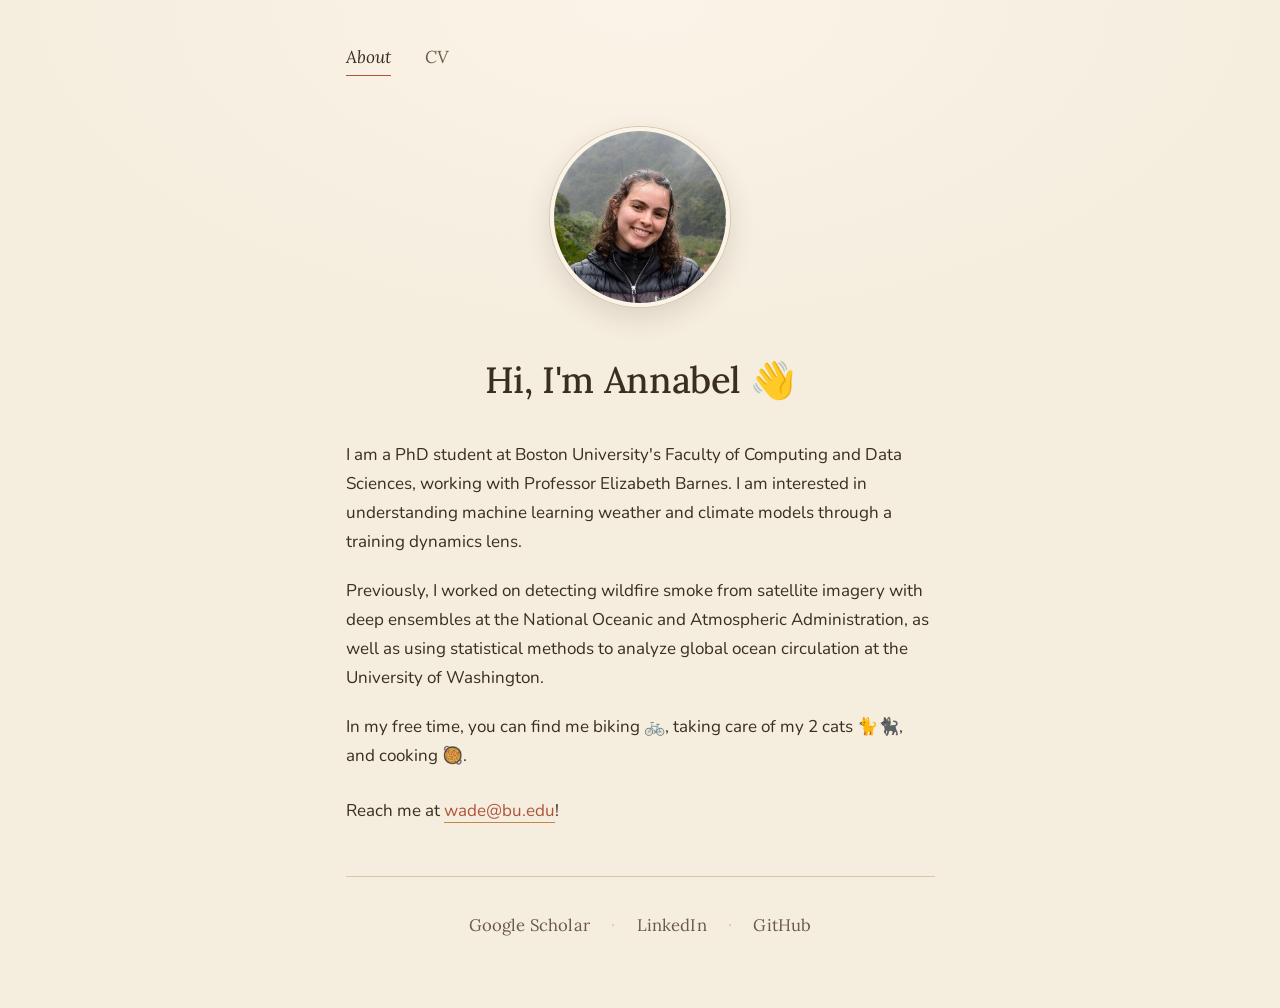
==== index.html @ 44eb2004 "edit bio Updated description of previous work experience." ====
<!DOCTYPE html>
<html lang="en">
<head>
  <meta charset="UTF-8">
  <meta name="viewport" content="width=device-width, initial-scale=1.0">
  <title>Annabel Wade</title>
  <link rel="preconnect" href="https://fonts.googleapis.com">
  <link rel="preconnect" href="https://fonts.gstatic.com" crossorigin>
  <link href="https://fonts.googleapis.com/css2?family=Lora:ital,wght@0,400;0,500;0,600;1,400;1,500&family=Nunito:wght@300;400;500;600&display=swap" rel="stylesheet">
  <link rel="stylesheet" href="style.css">
</head>
<body>
  <nav>
    <a href="index.html" class="active">About</a>
    <a href="cv.html">CV</a>
  </nav>

  <main>
    <img src="photo.jpg" alt="Annabel Wade" class="profile-photo">

    <h1>Hi, I'm Annabel <span class="wave">👋</span></h1>

    <p>I am a PhD student at Boston University's Faculty of Computing and Data Sciences, working with Professor Elizabeth Barnes. I am interested in understanding machine learning weather and climate models through a training dynamics lens.</p>

    <p>Previously, I worked on detecting wildfire smoke from satellite imagery with deep ensembles at the National Oceanic and Atmospheric Administration, as well as using statistical methods to analyze global ocean circulation at the University of Washington.</p>

    <p>In my free time, you can find me biking 🚲, taking care of my 2 cats 🐈🐈‍⬛, and cooking 🥘.</p>

    <p class="email">Reach me at <a href="mailto:wade@bu.edu">wade@bu.edu</a>!</p>

    <div class="socials">
      <!-- Replace # with your actual links -->
      <a href="https://scholar.google.com/citations?user=yKcKG3kAAAAJ&hl=en">Google Scholar</a>
      <span class="dot">·</span>
      <a href="https://www.linkedin.com/in/annabel-wade/">LinkedIn</a>
      <span class="dot">·</span>
      <a href="https://github.com/annabelwade">GitHub</a>
    </div>
  </main>
</body>
</html>
---- style.css ----
/* ---- Palette: warm cream + terracotta + burnt amber ---- */
:root {
  --bg: #F5EDDE;
  --bg-glow: #FAF4E8;
  --text: #3A2D22;
  --text-soft: #6B5A48;
  --accent: #B0533A;       /* terracotta */
  --accent-warm: #C2864A;  /* burnt amber */
  --rule: #D8C7AB;
}

* { box-sizing: border-box; }

html, body {
  margin: 0;
  padding: 0;
  background: var(--bg);
  background-image: radial-gradient(ellipse 80% 60% at 50% 0%, var(--bg-glow) 0%, var(--bg) 65%);
  background-attachment: fixed;
  color: var(--text);
  font-family: 'Nunito', sans-serif;
  font-weight: 400;
  font-size: 17px;
  line-height: 1.7;
  -webkit-font-smoothing: antialiased;
  min-height: 100vh;
}

/* ---- Nav ---- */
nav {
  max-width: 640px;
  margin: 0 auto;
  padding: 2.5rem 1.5rem 0;
  display: flex;
  gap: 2rem;
  font-family: 'Lora', serif;
  font-style: italic;
  font-size: 1.02rem;
}

nav a {
  color: var(--text-soft);
  text-decoration: none;
  border-bottom: 1px solid transparent;
  padding-bottom: 3px;
  transition: color 0.2s ease, border-color 0.2s ease;
}

nav a:hover { color: var(--accent); }

nav a.active {
  color: var(--text);
  border-bottom-color: var(--accent);
}

/* ---- Main column ---- */
main {
  max-width: 640px;
  margin: 0 auto;
  padding: 3rem 1.5rem 4rem;
}

/* ---- Photo ---- */
.profile-photo {
  width: 180px;
  height: 180px;
  border-radius: 50%;
  object-fit: cover;
  display: block;
  margin: 0 auto 2.5rem;
  border: 4px solid var(--bg-glow);
  box-shadow:
    0 0 0 1px var(--rule),
    0 10px 28px rgba(58, 45, 34, 0.14);
}

/* ---- Heading ---- */
h1 {
  font-family: 'Lora', serif;
  font-weight: 500;
  font-size: 2.15rem;
  letter-spacing: -0.01em;
  margin: 0 0 1.75rem;
  text-align: center;
}

.wave {
  display: inline-block;
  animation: wave 2.6s ease-in-out infinite;
  transform-origin: 70% 75%;
}

@keyframes wave {
  0%, 65%, 100% { transform: rotate(0); }
  10% { transform: rotate(14deg); }
  20% { transform: rotate(-8deg); }
  30% { transform: rotate(14deg); }
  40% { transform: rotate(-4deg); }
  50% { transform: rotate(10deg); }
}

/* ---- Body text & links ---- */
p { margin: 0 0 1.2rem; }

a {
  color: var(--accent);
  text-decoration: none;
  border-bottom: 1px solid var(--accent-warm);
  transition: color 0.2s ease, border-color 0.2s ease;
}

a:hover {
  color: var(--text);
  border-bottom-color: var(--text);
}

.email { margin-top: 1.5rem; }

/* ---- Socials footer ---- */
.socials {
  margin-top: 3rem;
  padding-top: 2rem;
  border-top: 1px solid var(--rule);
  display: flex;
  gap: 1.25rem;
  justify-content: center;
  align-items: center;
  font-family: 'Lora', serif;
  font-size: 0.98rem;
  flex-wrap: wrap;
}

.socials a {
  border-bottom: none;
  color: var(--text-soft);
  letter-spacing: 0.01em;
  position: relative;
}

.socials a::after {
  content: '';
  position: absolute;
  left: 0; right: 0; bottom: -3px;
  height: 1px;
  background: var(--accent);
  transform: scaleX(0);
  transform-origin: left;
  transition: transform 0.25s ease;
}

.socials a:hover { color: var(--accent); }
.socials a:hover::after { transform: scaleX(1); }

.socials .dot {
  color: var(--rule);
  user-select: none;
}

/* ---- CV page ---- */
.cv-page main.cv-main {
  max-width: 920px;
  padding-top: 2rem;
}

.cv-header {
  display: flex;
  align-items: baseline;
  justify-content: space-between;
  margin-bottom: 1.25rem;
  flex-wrap: wrap;
  gap: 0.75rem;
}

.cv-header h2 {
  font-family: 'Lora', serif;
  font-weight: 500;
  font-size: 1.6rem;
  margin: 0;
  letter-spacing: -0.01em;
}

.cv-download {
  font-family: 'Lora', serif;
  font-style: italic;
  font-size: 0.98rem;
}

.cv-embed {
  width: 100%;
  height: 82vh;
  min-height: 540px;
  border: 1px solid var(--rule);
  border-radius: 4px;
  background: white;
  box-shadow: 0 8px 24px rgba(58, 45, 34, 0.08);
}

.cv-fallback {
  margin-top: 1rem;
  font-size: 0.95rem;
  color: var(--text-soft);
  text-align: center;
}

/* ---- Mobile ---- */
@media (max-width: 600px) {
  h1 { font-size: 1.8rem; }
  .profile-photo { width: 150px; height: 150px; margin-bottom: 2rem; }
  main { padding: 2rem 1.25rem 3rem; }
  nav { padding: 1.75rem 1.25rem 0; gap: 1.5rem; }
  .cv-embed { height: 75vh; }
}
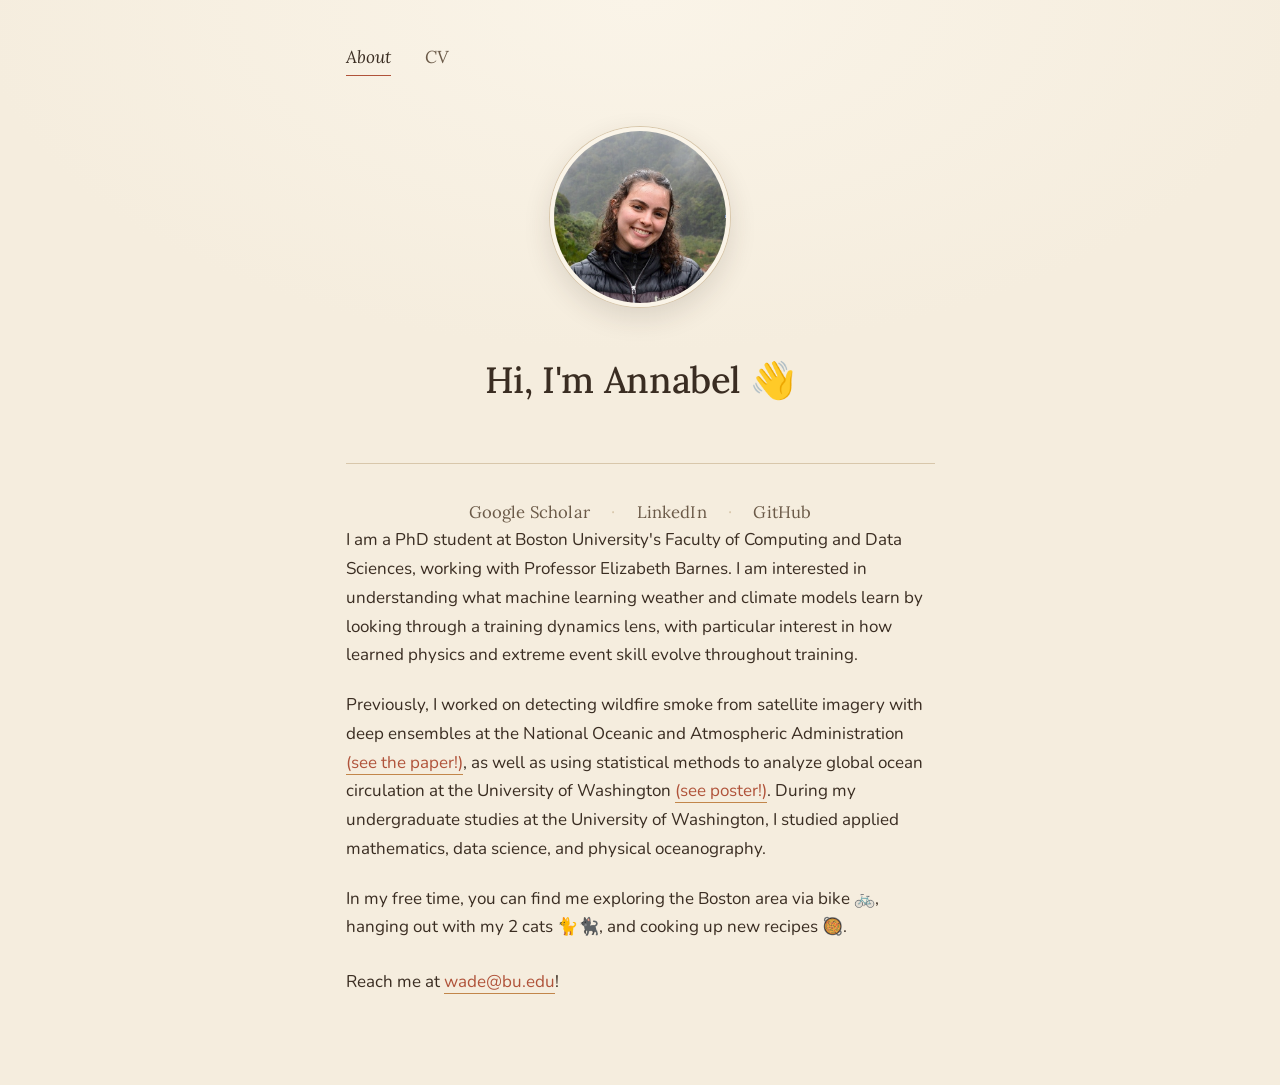
==== commit 0ef64542: "add more detail to bio Updated personal introduction and added links to research papers and poster." ====
--- a/index.html
+++ b/index.html
@@ -20,22 +20,22 @@
 
     <h1>Hi, I'm Annabel <span class="wave">👋</span></h1>
 
-    <p>I am a PhD student at Boston University's Faculty of Computing and Data Sciences, working with Professor Elizabeth Barnes. I am interested in understanding machine learning weather and climate models through a training dynamics lens.</p>
-
-    <p>Previously, I worked on detecting wildfire smoke from satellite imagery with deep ensembles at the National Oceanic and Atmospheric Administration, as well as using statistical methods to analyze global ocean circulation at the University of Washington.</p>
-
-    <p>In my free time, you can find me biking 🚲, taking care of my 2 cats 🐈🐈‍⬛, and cooking 🥘.</p>
-
-    <p class="email">Reach me at <a href="mailto:wade@bu.edu">wade@bu.edu</a>!</p>
-
     <div class="socials">
-      <!-- Replace # with your actual links -->
       <a href="https://scholar.google.com/citations?user=yKcKG3kAAAAJ&hl=en">Google Scholar</a>
       <span class="dot">·</span>
       <a href="https://www.linkedin.com/in/annabel-wade/">LinkedIn</a>
       <span class="dot">·</span>
       <a href="https://github.com/annabelwade">GitHub</a>
     </div>
+
+    <p>I am a PhD student at Boston University's Faculty of Computing and Data Sciences, working with Professor Elizabeth Barnes. I am interested in understanding what machine learning weather and climate models learn by looking through a training dynamics lens, with particular interest in how learned physics and extreme event skill evolve throughout training. </p>
+
+    <p>Previously, I worked on detecting wildfire smoke from satellite imagery with deep ensembles at the National Oceanic and Atmospheric Administration <a href="https://openreview.net/pdf?id=WdrjIAdhmp">(see the paper!)</a>, as well as using statistical methods to analyze global ocean circulation at the University of Washington <a href="https://github.com/annabelwade/OSM24-poster-Wade/blob/main/OSM24_Wade_Poster.pdf">(see poster!)</a>. During my undergraduate studies at the University of Washington, I studied applied mathematics, data science, and physical oceanography.</p>
+
+    <p>In my free time, you can find me exploring the Boston area via bike 🚲, hanging out with my 2 cats 🐈🐈‍⬛, and cooking up new recipes 🥘.</p>
+
+    <p class="email">Reach me at <a href="mailto:wade@bu.edu">wade@bu.edu</a>!</p>
+    
   </main>
 </body>
 </html>
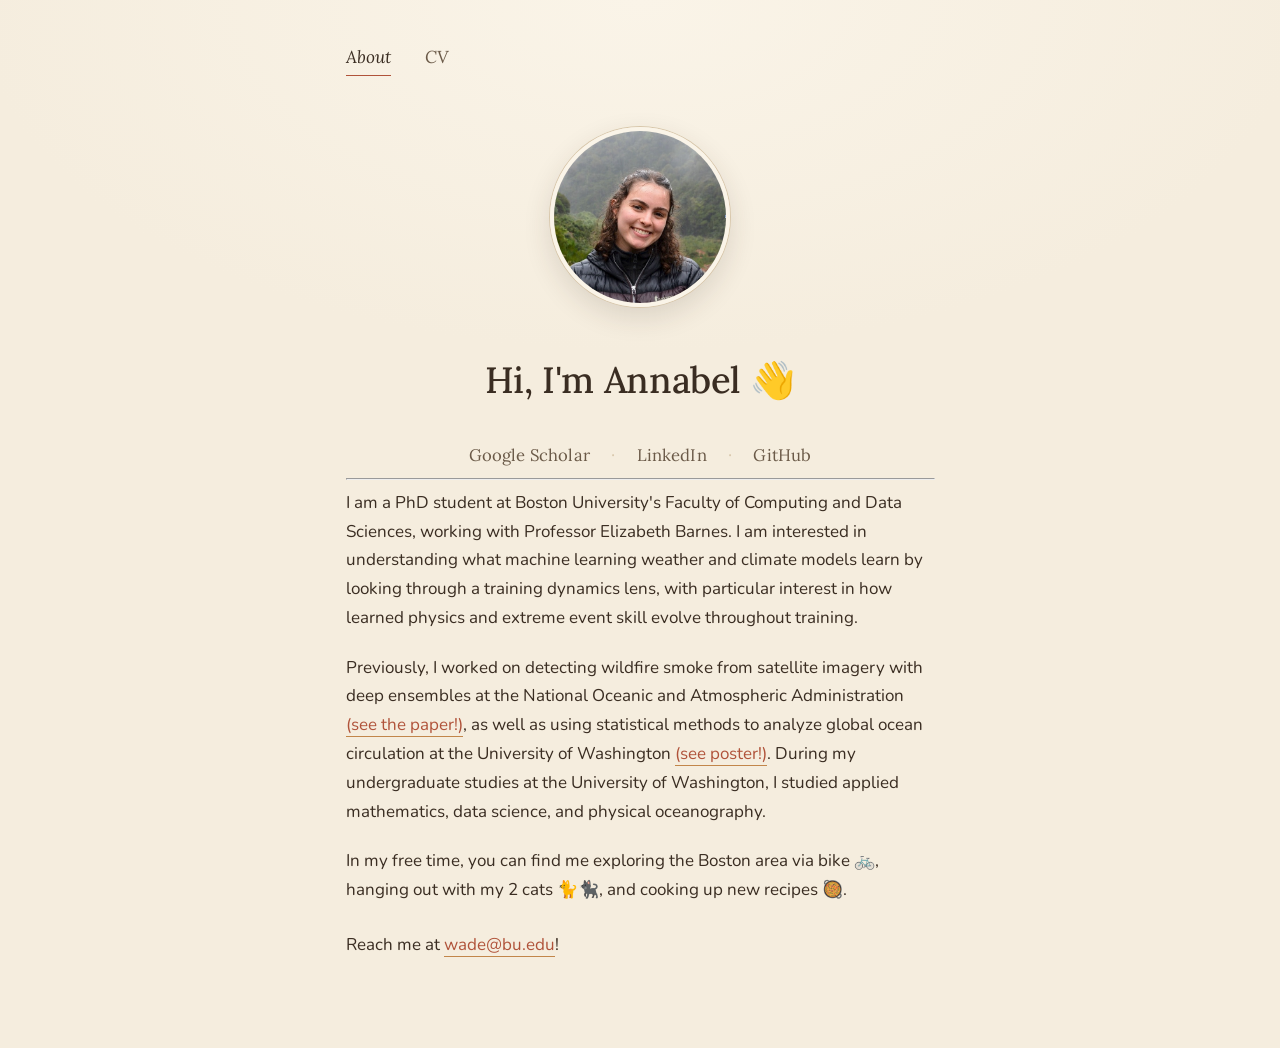
==== commit a56b2c10: "edit formatting" ====
--- a/index.html
+++ b/index.html
@@ -27,6 +27,7 @@
       <span class="dot">·</span>
       <a href="https://github.com/annabelwade">GitHub</a>
     </div>
+    <hr>
 
     <p>I am a PhD student at Boston University's Faculty of Computing and Data Sciences, working with Professor Elizabeth Barnes. I am interested in understanding what machine learning weather and climate models learn by looking through a training dynamics lens, with particular interest in how learned physics and extreme event skill evolve throughout training. </p>
 
--- a/style.css
+++ b/style.css
@@ -118,9 +118,9 @@
 
 /* ---- Socials footer ---- */
 .socials {
-  margin-top: 3rem;
-  padding-top: 2rem;
-  border-top: 1px solid var(--rule);
+  margin-top: 0;           /* removes top margin */
+  padding-top: 0;          /* removes top padding */
+  border-top: none;        /* removes the line */
   display: flex;
   gap: 1.25rem;
   justify-content: center;
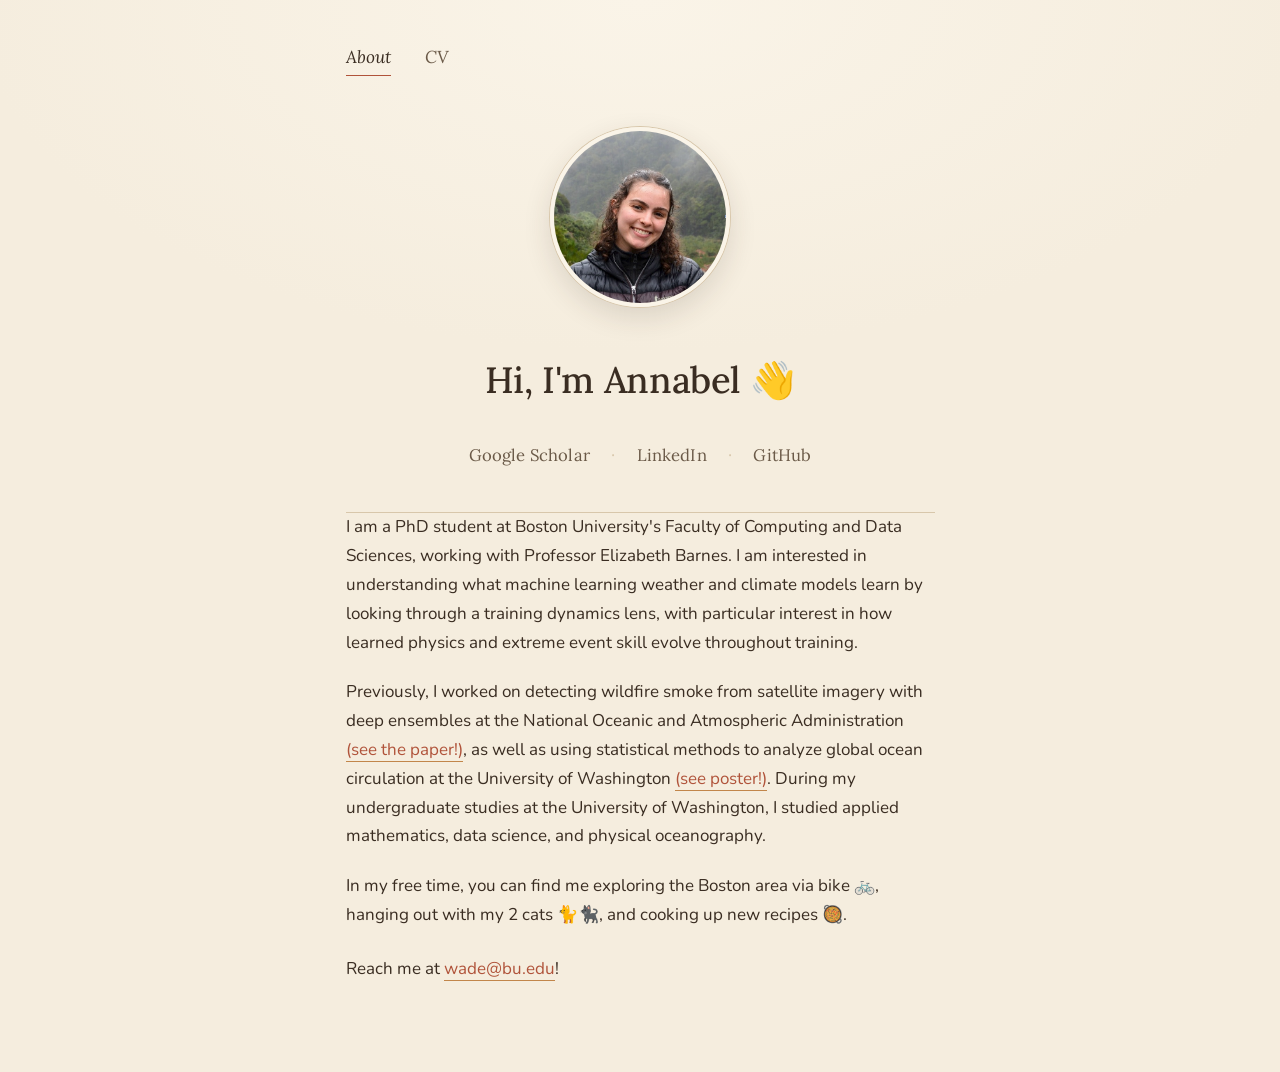
==== commit 10ac4611: "formatting" ====
--- a/index.html
+++ b/index.html
@@ -14,12 +14,9 @@
     <a href="index.html" class="active">About</a>
     <a href="cv.html">CV</a>
   </nav>
-
   <main>
     <img src="photo.jpg" alt="Annabel Wade" class="profile-photo">
-
     <h1>Hi, I'm Annabel <span class="wave">👋</span></h1>
-
     <div class="socials">
       <a href="https://scholar.google.com/citations?user=yKcKG3kAAAAJ&hl=en">Google Scholar</a>
       <span class="dot">·</span>
@@ -28,15 +25,12 @@
       <a href="https://github.com/annabelwade">GitHub</a>
     </div>
     <hr>
-
     <p>I am a PhD student at Boston University's Faculty of Computing and Data Sciences, working with Professor Elizabeth Barnes. I am interested in understanding what machine learning weather and climate models learn by looking through a training dynamics lens, with particular interest in how learned physics and extreme event skill evolve throughout training. </p>
-
     <p>Previously, I worked on detecting wildfire smoke from satellite imagery with deep ensembles at the National Oceanic and Atmospheric Administration <a href="https://openreview.net/pdf?id=WdrjIAdhmp">(see the paper!)</a>, as well as using statistical methods to analyze global ocean circulation at the University of Washington <a href="https://github.com/annabelwade/OSM24-poster-Wade/blob/main/OSM24_Wade_Poster.pdf">(see poster!)</a>. During my undergraduate studies at the University of Washington, I studied applied mathematics, data science, and physical oceanography.</p>
-
     <p>In my free time, you can find me exploring the Boston area via bike 🚲, hanging out with my 2 cats 🐈🐈‍⬛, and cooking up new recipes 🥘.</p>
-
     <p class="email">Reach me at <a href="mailto:wade@bu.edu">wade@bu.edu</a>!</p>
     
   </main>
 </body>
 </html>
+ 
--- a/style.css
+++ b/style.css
@@ -99,6 +99,13 @@
   50% { transform: rotate(10deg); }
 }
 
+/* ---- HR ---- */
+hr {
+  border: none;
+  border-top: 1px solid var(--rule);
+  margin: 0;
+}
+
 /* ---- Body text & links ---- */
 p { margin: 0 0 1.2rem; }
 
@@ -118,9 +125,10 @@
 
 /* ---- Socials footer ---- */
 .socials {
-  margin-top: 0;           /* removes top margin */
-  padding-top: 0;          /* removes top padding */
-  border-top: none;        /* removes the line */
+  margin-top: 0;
+  padding-top: 0;
+  border-top: none;
+  margin-bottom: 2.5rem;
   display: flex;
   gap: 1.25rem;
   justify-content: center;
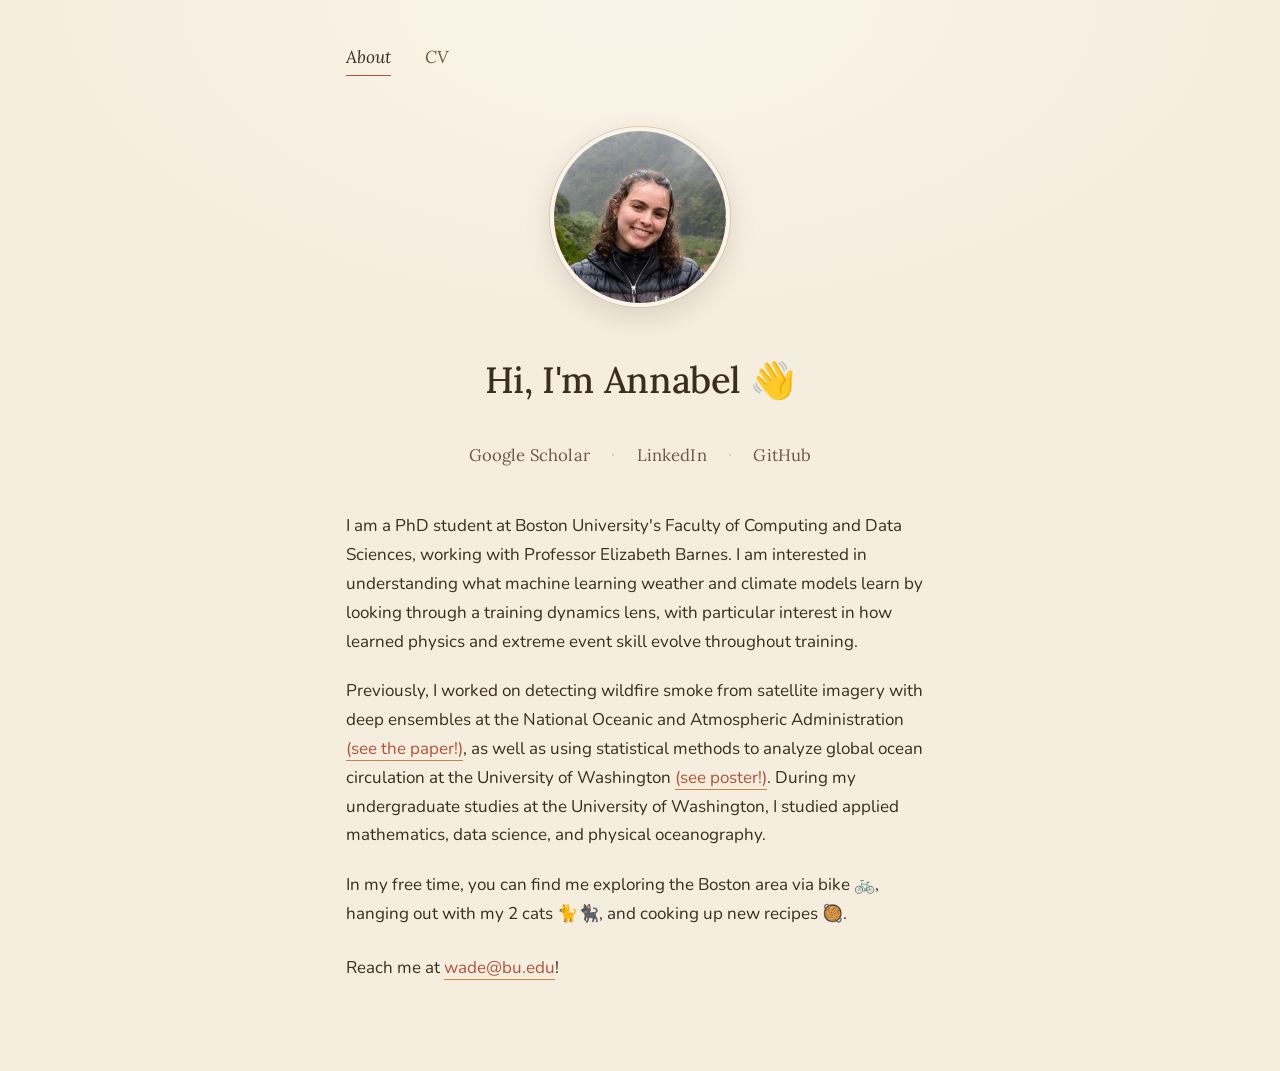
==== commit df322eba: "remove horiz line" ====
--- a/index.html
+++ b/index.html
@@ -24,7 +24,6 @@
       <span class="dot">·</span>
       <a href="https://github.com/annabelwade">GitHub</a>
     </div>
-    <hr>
     <p>I am a PhD student at Boston University's Faculty of Computing and Data Sciences, working with Professor Elizabeth Barnes. I am interested in understanding what machine learning weather and climate models learn by looking through a training dynamics lens, with particular interest in how learned physics and extreme event skill evolve throughout training. </p>
     <p>Previously, I worked on detecting wildfire smoke from satellite imagery with deep ensembles at the National Oceanic and Atmospheric Administration <a href="https://openreview.net/pdf?id=WdrjIAdhmp">(see the paper!)</a>, as well as using statistical methods to analyze global ocean circulation at the University of Washington <a href="https://github.com/annabelwade/OSM24-poster-Wade/blob/main/OSM24_Wade_Poster.pdf">(see poster!)</a>. During my undergraduate studies at the University of Washington, I studied applied mathematics, data science, and physical oceanography.</p>
     <p>In my free time, you can find me exploring the Boston area via bike 🚲, hanging out with my 2 cats 🐈🐈‍⬛, and cooking up new recipes 🥘.</p>
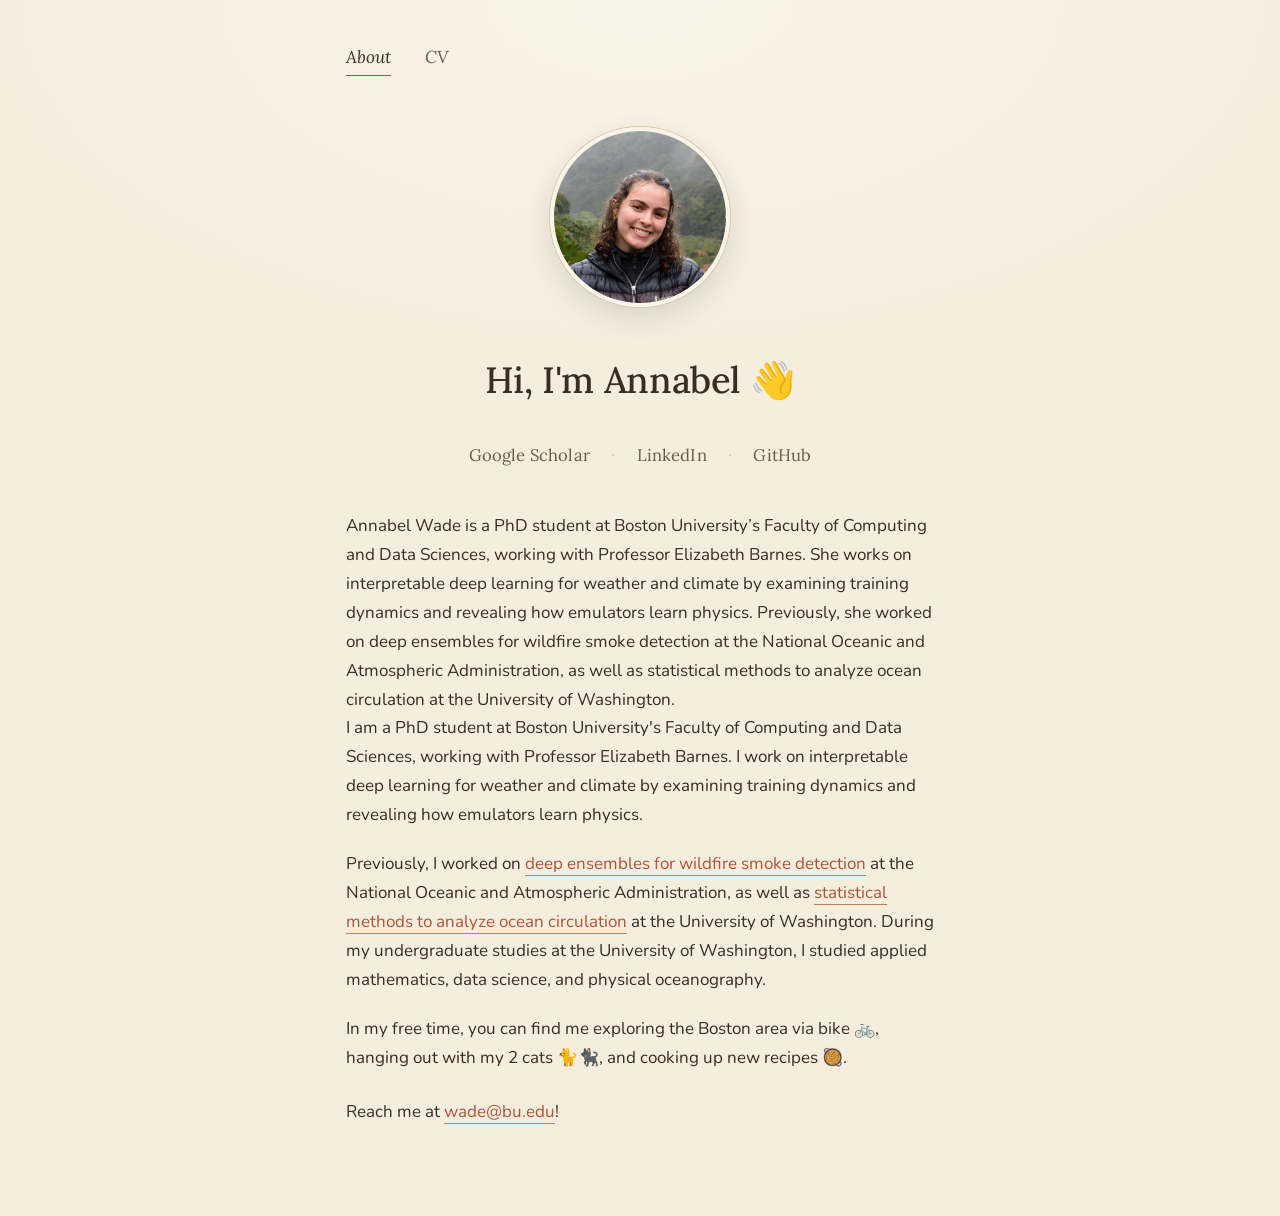
==== commit 27eab48c: "Revise biography Updated personal description and added links for previous work." ====
--- a/index.html
+++ b/index.html
@@ -24,8 +24,9 @@
       <span class="dot">·</span>
       <a href="https://github.com/annabelwade">GitHub</a>
     </div>
-    <p>I am a PhD student at Boston University's Faculty of Computing and Data Sciences, working with Professor Elizabeth Barnes. I am interested in understanding what machine learning weather and climate models learn by looking through a training dynamics lens, with particular interest in how learned physics and extreme event skill evolve throughout training. </p>
-    <p>Previously, I worked on detecting wildfire smoke from satellite imagery with deep ensembles at the National Oceanic and Atmospheric Administration <a href="https://openreview.net/pdf?id=WdrjIAdhmp">(see the paper!)</a>, as well as using statistical methods to analyze global ocean circulation at the University of Washington <a href="https://github.com/annabelwade/OSM24-poster-Wade/blob/main/OSM24_Wade_Poster.pdf">(see poster!)</a>. During my undergraduate studies at the University of Washington, I studied applied mathematics, data science, and physical oceanography.</p>
+    Annabel Wade is a PhD student at Boston University’s Faculty of Computing and Data Sciences, working with Professor Elizabeth Barnes. She works on interpretable deep learning for weather and climate by examining training dynamics and revealing how emulators learn physics. Previously, she worked on deep ensembles for wildfire smoke detection at the National Oceanic and Atmospheric Administration, as well as statistical methods to analyze ocean circulation at the University of Washington.
+    <p>I am a PhD student at Boston University's Faculty of Computing and Data Sciences, working with Professor Elizabeth Barnes. I work on interpretable deep learning for weather and climate by examining training dynamics and revealing how emulators learn physics. </p>
+    <p>Previously, I worked on <a href="https://openreview.net/pdf?id=WdrjIAdhmp">deep ensembles for wildfire smoke detection</a> at the National Oceanic and Atmospheric Administration, as well as <a href="https://github.com/annabelwade/OSM24-poster-Wade/blob/main/OSM24_Wade_Poster.pdf">statistical methods to analyze ocean circulation</a> at the University of Washington. During my undergraduate studies at the University of Washington, I studied applied mathematics, data science, and physical oceanography.</p>
     <p>In my free time, you can find me exploring the Boston area via bike 🚲, hanging out with my 2 cats 🐈🐈‍⬛, and cooking up new recipes 🥘.</p>
     <p class="email">Reach me at <a href="mailto:wade@bu.edu">wade@bu.edu</a>!</p>
     
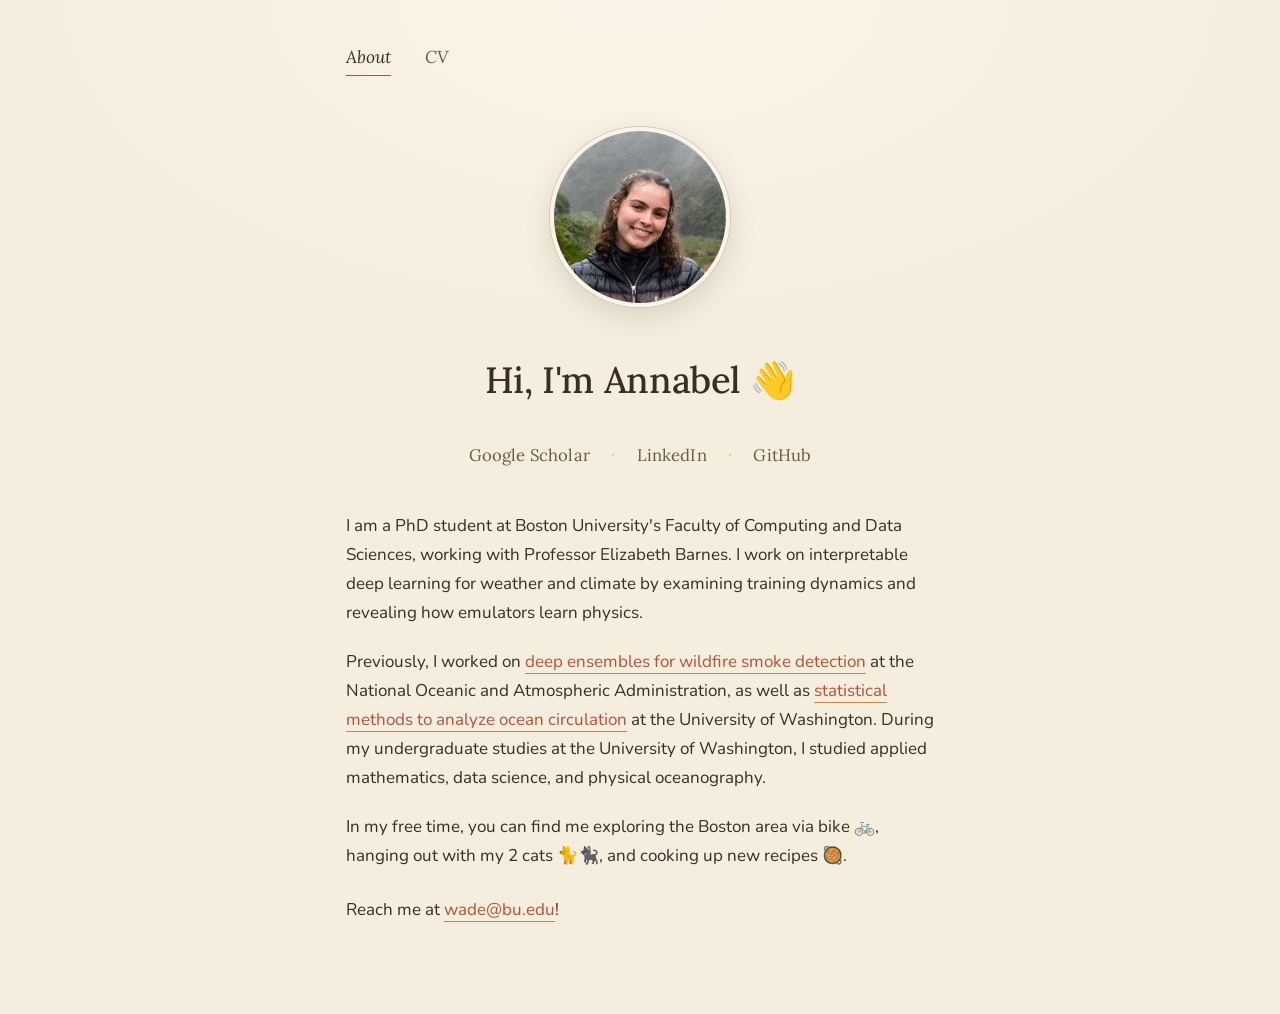
==== commit 1c6f2a44: "bio Updated the biography section to be more concise and removed redundant information." ====
--- a/index.html
+++ b/index.html
@@ -24,7 +24,6 @@
       <span class="dot">·</span>
       <a href="https://github.com/annabelwade">GitHub</a>
     </div>
-    Annabel Wade is a PhD student at Boston University’s Faculty of Computing and Data Sciences, working with Professor Elizabeth Barnes. She works on interpretable deep learning for weather and climate by examining training dynamics and revealing how emulators learn physics. Previously, she worked on deep ensembles for wildfire smoke detection at the National Oceanic and Atmospheric Administration, as well as statistical methods to analyze ocean circulation at the University of Washington.
     <p>I am a PhD student at Boston University's Faculty of Computing and Data Sciences, working with Professor Elizabeth Barnes. I work on interpretable deep learning for weather and climate by examining training dynamics and revealing how emulators learn physics. </p>
     <p>Previously, I worked on <a href="https://openreview.net/pdf?id=WdrjIAdhmp">deep ensembles for wildfire smoke detection</a> at the National Oceanic and Atmospheric Administration, as well as <a href="https://github.com/annabelwade/OSM24-poster-Wade/blob/main/OSM24_Wade_Poster.pdf">statistical methods to analyze ocean circulation</a> at the University of Washington. During my undergraduate studies at the University of Washington, I studied applied mathematics, data science, and physical oceanography.</p>
     <p>In my free time, you can find me exploring the Boston area via bike 🚲, hanging out with my 2 cats 🐈🐈‍⬛, and cooking up new recipes 🥘.</p>
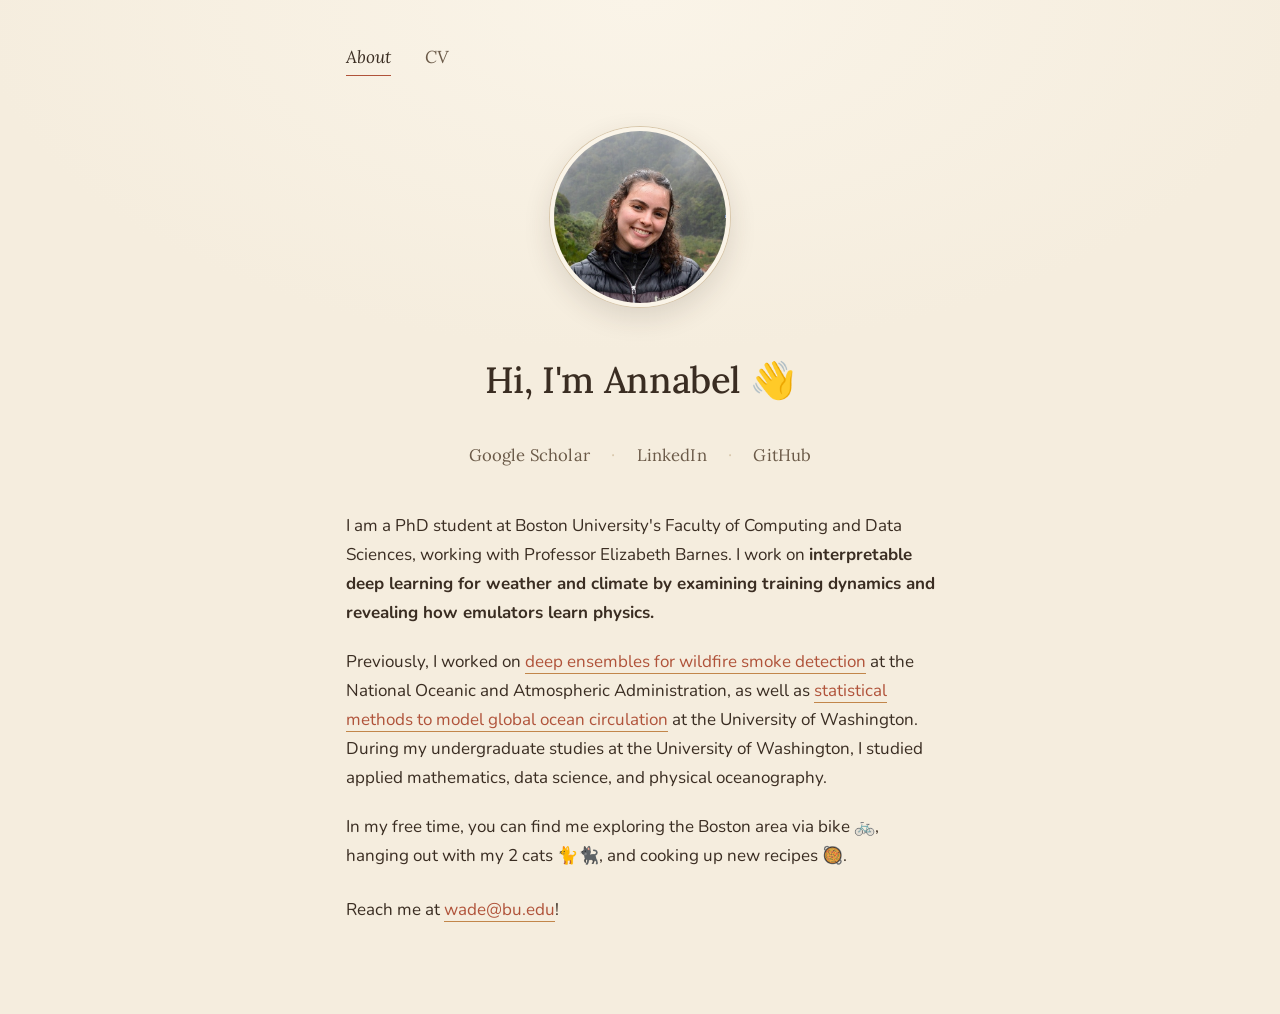
==== commit 267fdbf7: "edit research descrip" ====
--- a/index.html
+++ b/index.html
@@ -24,8 +24,8 @@
       <span class="dot">·</span>
       <a href="https://github.com/annabelwade">GitHub</a>
     </div>
-    <p>I am a PhD student at Boston University's Faculty of Computing and Data Sciences, working with Professor Elizabeth Barnes. I work on interpretable deep learning for weather and climate by examining training dynamics and revealing how emulators learn physics. </p>
-    <p>Previously, I worked on <a href="https://openreview.net/pdf?id=WdrjIAdhmp">deep ensembles for wildfire smoke detection</a> at the National Oceanic and Atmospheric Administration, as well as <a href="https://github.com/annabelwade/OSM24-poster-Wade/blob/main/OSM24_Wade_Poster.pdf">statistical methods to analyze ocean circulation</a> at the University of Washington. During my undergraduate studies at the University of Washington, I studied applied mathematics, data science, and physical oceanography.</p>
+    <p>I am a PhD student at Boston University's Faculty of Computing and Data Sciences, working with Professor Elizabeth Barnes. I work on <strong>interpretable deep learning for weather and climate by examining training dynamics and revealing how emulators learn physics.</strong></p>
+    <p>Previously, I worked on <a href="https://openreview.net/pdf?id=WdrjIAdhmp">deep ensembles for wildfire smoke detection</a> at the National Oceanic and Atmospheric Administration, as well as <a href="https://github.com/annabelwade/OSM24-poster-Wade/blob/main/OSM24_Wade_Poster.pdf">statistical methods to model global ocean circulation</a> at the University of Washington. During my undergraduate studies at the University of Washington, I studied applied mathematics, data science, and physical oceanography.</p>
     <p>In my free time, you can find me exploring the Boston area via bike 🚲, hanging out with my 2 cats 🐈🐈‍⬛, and cooking up new recipes 🥘.</p>
     <p class="email">Reach me at <a href="mailto:wade@bu.edu">wade@bu.edu</a>!</p>
     
